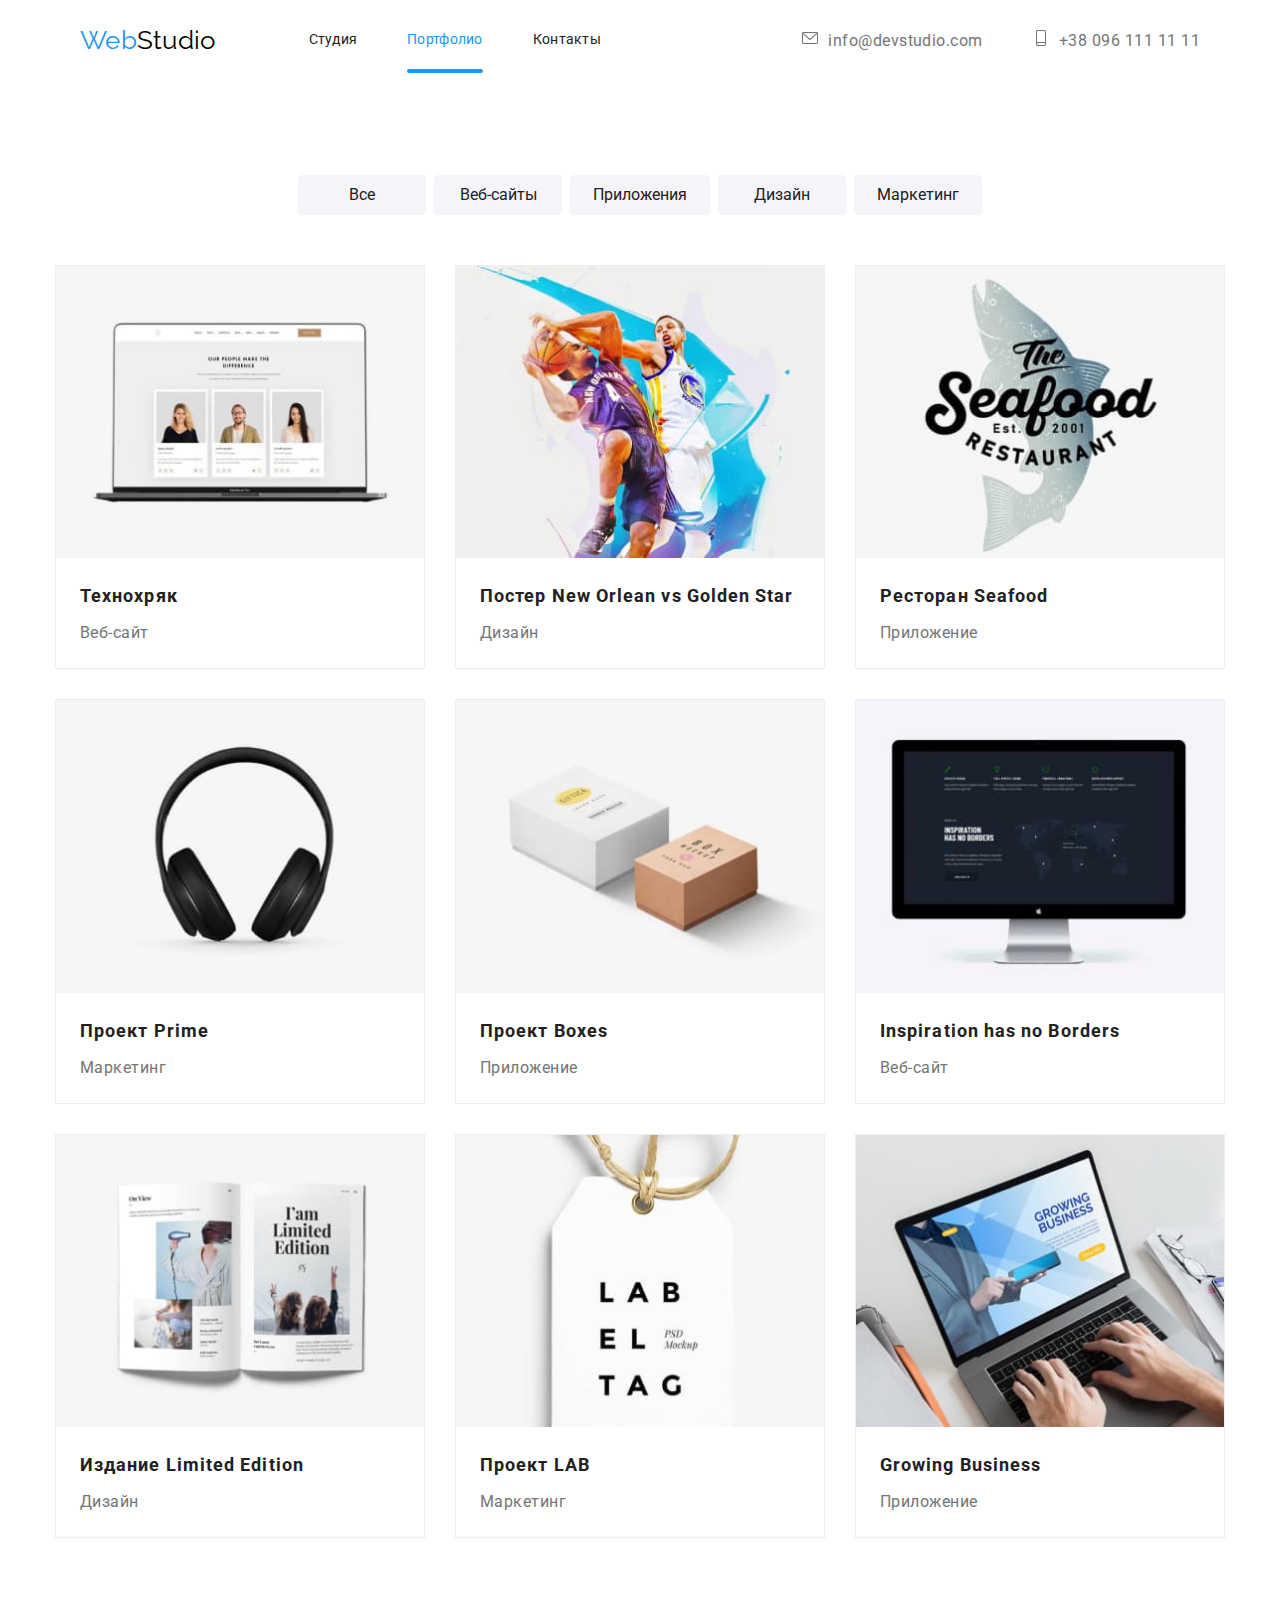
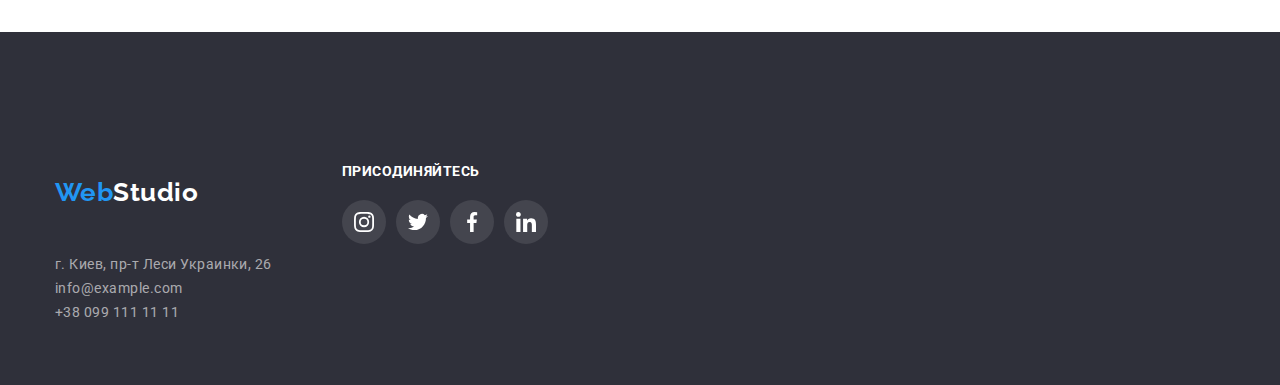
==== portfolio.html @ 49f1c1b0 "almost final" ====
<!DOCTYPE html>
<html lang="ru">
  <head>
    <meta charset="UTF-8" />
    <meta name="viewport" content="width=device-width, initial-scale=1.0" />
    <link
      href="https://fonts.googleapis.com/css2?family=Raleway:wght@700&family=Roboto:wght@500;700&display=swap"
      rel="stylesheet"
    />
    <link rel="stylesheet" href="./css/modernnormalize.css" />
    <link rel="stylesheet" href="./css/styles.css" />
    <title>Document</title>
  </head>
  <body>
    <header>
      <!-- главная навигация -->
      <div class="container padding-portfolio">
        <div class="flexbox-header">
          <nav class="nav">
            <a class="logo" href="./index.html"
              ><span class="web">Web</span>Studio</a
            >
            <ul class="list list-flexbox">
              <li class="item">
                <a class="link" href="./index.html">Студия</a>
              </li>
              <li class="item">
                <a class="link current" href="./portfolio.html">Портфолио</a>
              </li>
              <li class="item">
                <a class="link" href="#contacts">Контакты</a>
              </li>
            </ul>
          </nav>

          <address class="address">
            <a class="address-link" href="mailto:info@devstudio.com">
              <svg class="address-icon" width="16" height="16">
                <use
                  href="./images/icons/symbol-defs.svg#icon-envelope"
                ></use></svg
              >info@devstudio.com</a
            >
            <a class="address-link" href="tel:+380961111111"
              ><svg class="address-icon" width="16" height="16">
                <use
                  href="./images/icons/symbol-defs.svg#icon-smartphone"
                ></use></svg
              >+38 096 111 11 11</a
            >
          </address>
        </div>
      </div>
    </header>
    <main>
      <article>
        <!--фильтр -->
        <div class="container padding-portfolio">
          <ul class="list flexbox-buttonport">
            <li class="item-button">
              <button class="button-port" type="button">Все</button>
            </li>
            <li class="item-button">
              <button class="button-port" type="button">Веб-сайты</button>
            </li>
            <li class="item-button">
              <button class="button-port" type="button">Приложения</button>
            </li>
            <li class="item-button">
              <button class="button-port" type="button">Дизайн</button>
            </li>
            <li class="item-button">
              <button class="button-port" type="button">Маркетинг</button>
            </li>
          </ul>
          <section>
            <!-- список приложений  -->
            <ul class="list flexbox-app">
              <li class="item-app">
                <a href=""></a>
                  <div class="container-app">
                    <img
                      src="./images/img-porrtf-1.jpg"
                      alt="иконки"
                      width="370"
                      height="295"
                    />
                    <div class="overlay">
                      <p class="text-app-hover">
                      Технокряк это современная площадка распространения
                      коронавируса. Компании используют эту платформу для
                      цифрового шпионажа и атак на защищённые сервера
                      конкурентов.
                    </p></div>
                    
                  </div>
                  <div class="text-container">
                    <h2 class="title-app">Технохряк</h2>
                    <p class="text-app">Веб-сайт</p>
                  </div>
                </a>
              </li>
              <li class="item-app">
                <a href=""
                  ><img
                    src="./images/img-porrtf-2.jpg"
                    alt="баскетболисты"
                    width="370"
                    height="295"
                  />
                  <div class="text-container">
                    <h2 class="title-app">Постер New Orlean vs Golden Star</h2>
                    <p class="text-app">Дизайн</p>
                  </div>
                </a>
              </li>
              <li class="item-app">
                <a href=""
                  ><img
                    src="./images/img-porrtf-3.jpg"
                    alt="логотип"
                    width="370"
                    height="295"
                  />
                  <div class="text-container">
                    <h2 class="title-app">Ресторан Seafood</h2>
                    <p class="text-app">Приложение</p>
                  </div>
                </a>
              </li>
              <li class="item-app">
                <a href=""
                  ><img
                    src="./images/img-porrtf-4.jpg"
                    alt="наушники"
                    width="370"
                    height="295"
                  />
                  <div class="text-container">
                    <h2 class="title-app">Проект Prime</h2>
                    <p class="text-app">Маркетинг</p>
                  </div>
                </a>
              </li>
              <li class="item-app">
                <a href=""
                  ><img
                    src="./images/img-porrtf-5.jpg"
                    alt="коробки"
                    width="370"
                    height="295"
                  />
                  <div class="text-container">
                    <h2 class="title-app">Проект Boxes</h2>
                    <p class="text-app">Приложение</p>
                  </div>
                </a>
              </li>
              <li class="item-app">
                <a href=""
                  ><img
                    src="./images/img-porrtf-6.jpg"
                    alt="экран-компьютера"
                    width="370"
                    height="295"
                  />
                  <div class="text-container">
                    <h2 class="title-app">Inspiration has no Borders</h2>
                    <p class="text-app">Веб-сайт</p>
                  </div>
                </a>
              </li>
              <li class="item-app">
                <a href=""
                  ><img
                    src="./images/img-porrtf-7.jpg"
                    alt="книга"
                    width="370"
                    height="295"
                  />
                  <div class="text-container">
                    <h2 class="title-app">Издание Limited Edition</h2>
                    <p class="text-app">Дизайн</p>
                  </div>
                </a>
              </li>
              <li class="item-app">
                <a href=""
                  ><img
                    src="./images/img-porrtf-8.jpg"
                    alt="бирка"
                    width="370"
                    height="295"
                  />
                  <div class="text-container">
                    <h2 class="title-app">Проект LAB</h2>
                    <p class="text-app">Маркетинг</p>
                  </div>
                </a>
              </li>
              <li class="item-app">
                <a href=""
                  ><img
                    src="./images/img-porrtf-9.jpg"
                    alt="ноутбук"
                    width="370"
                    height="295"
                  />
                  <div class="text-container">
                    <h2 class="title-app">Growing Business</h2>
                    <p class="text-app">Приложение</p>
                  </div>
                </a>
              </li>
            </ul>
          </section>
        </div>
      </article>
    </main>
    <footer class="footer">
      <!-- футер -->
      <div class="container footer-flexbox">
        <div>
          <h2 class="logo title-footer"><span class="web">Web</span>Studio</h2>
          <address class="text-address" id="contacts">
            г. Киев, пр-т Леси Украинки, 26 <br />
            info@example.com <br />
            +38 099 111 11 11
          </address>
        </div>
        <div class="join">
          <h2 class="title-join">Присодиняйтесь</h2>
          <ul class="list flexbox-social">
            <li class="flexbox-social-item">
              <a
                class="social-link-join"
                aria-label="Инстаграм"
                href="https://www.instagram.com/?hl=ru"
                ><svg class="social-icon" width="20" height="20">
                  <use
                    href="./images/icons/symbol-defs.svg#icon-instagram"
                  ></use></svg
              ></a>
            </li>
            <li class="flexbox-social-item">
              <a
                class="social-link-join"
                aria-label="Твиттер"
                href="https://www.instagram.com/?hl=ru"
                ><svg class="social-icon" width="20" height="20">
                  <use
                    href="./images/icons/symbol-defs.svg#icon-twitter"
                  ></use></svg
              ></a>
            </li>
            <li class="flexbox-social-item">
              <a
                class="social-link-join"
                aria-label="Фейсбук"
                href="https://www.instagram.com/?hl=ru"
                ><svg class="social-icon" width="20" height="20">
                  <use
                    href="./images/icons/symbol-defs.svg#icon-facebook"
                  ></use></svg
              ></a>
            </li>
            <li class="flexbox-social-item">
              <a
                class="social-link-join"
                aria-label="Линкендин"
                href="https://www.instagram.com/?hl=ru"
                ><svg class="social-icon" width="20" height="20">
                  <use
                    href="./images/icons/symbol-defs.svg#icon-linkedin"
                  ></use></svg
              ></a>
            </li>
          </ul>
        </div>
      </div>
    </footer>
  </body>
</html>
---- css/modernnormalize.css ----
/*! modern-normalize v0.7.0 | MIT License | https://github.com/sindresorhus/modern-normalize */

/*
Document
========
*/

/**
Use a better box model (opinionated).
*/

*,
*::before,
*::after {
  box-sizing: border-box;
}

/**
Use a more readable tab size (opinionated).
*/

:root {
  -moz-tab-size: 4;
  tab-size: 4;
}

/**
1. Correct the line height in all browsers.
2. Prevent adjustments of font size after orientation changes in iOS.
*/

html {
  line-height: 1.15; /* 1 */
  -webkit-text-size-adjust: 100%; /* 2 */
}

/*
Sections
========
*/

/**
Remove the margin in all browsers.
*/

body {
  margin: 0;
}

/**
Improve consistency of default fonts in all browsers. (https://github.com/sindresorhus/modern-normalize/issues/3)
*/

body {
  font-family: system-ui, -apple-system,
    /* Firefox supports this but not yet `system-ui` */ "Segoe UI", Roboto,
    Helvetica, Arial, sans-serif, "Apple Color Emoji", "Segoe UI Emoji";
}

/*
Grouping content
================
*/

/**
Add the correct height in Firefox.
*/

hr {
  height: 0;
}

/*
Text-level semantics
====================
*/

/**
Add the correct text decoration in Chrome, Edge, and Safari.
*/

abbr[title] {
  text-decoration: underline dotted;
}

/**
Add the correct font weight in Edge and Safari.
*/

b,
strong {
  font-weight: bolder;
}

/**
1. Improve consistency of default fonts in all browsers. (https://github.com/sindresorhus/modern-normalize/issues/3)
2. Correct the odd 'em' font sizing in all browsers.
*/

code,
kbd,
samp,
pre {
  font-family: ui-monospace, SFMono-Regular, Consolas, "Liberation Mono", Menlo,
    monospace; /* 1 */
  font-size: 1em; /* 2 */
}

/**
Add the correct font size in all browsers.
*/

small {
  font-size: 80%;
}

/**
Prevent 'sub' and 'sup' elements from affecting the line height in all browsers.
*/

sub,
sup {
  font-size: 75%;
  line-height: 0;
  position: relative;
  vertical-align: baseline;
}

sub {
  bottom: -0.25em;
}

sup {
  top: -0.5em;
}

/*
Forms
=====
*/

/**
1. Change the font styles in all browsers.
2. Remove the margin in Firefox and Safari.
*/

button,
input,
optgroup,
select,
textarea {
  font-family: inherit; /* 1 */
  font-size: 100%; /* 1 */
  line-height: 1.15; /* 1 */
  margin: 0; /* 2 */
}

/**
Remove the inheritance of text transform in Edge and Firefox.
1. Remove the inheritance of text transform in Firefox.
*/

button,
select {
  /* 1 */
  text-transform: none;
}

/**
Correct the inability to style clickable types in iOS and Safari.
*/

button,
[type="button"],
[type="reset"],
[type="submit"] {
  -webkit-appearance: button;
}

/**
Remove the inner border and padding in Firefox.
*/

::-moz-focus-inner {
  border-style: none;
  padding: 0;
}

/**
Restore the focus styles unset by the previous rule.
*/

:-moz-focusring {
  outline: 1px dotted ButtonText;
}

/**
Remove the additional ':invalid' styles in Firefox.
See: https://github.com/mozilla/gecko-dev/blob/2f9eacd9d3d995c937b4251a5557d95d494c9be1/layout/style/res/forms.css#L728-L737
*/

:-moz-ui-invalid {
  box-shadow: none;
}

/**
Remove the padding so developers are not caught out when they zero out 'fieldset' elements in all browsers.
*/

legend {
  padding: 0;
}

/**
Add the correct vertical alignment in Chrome and Firefox.
*/

progress {
  vertical-align: baseline;
}

/**
Correct the cursor style of increment and decrement buttons in Safari.
*/

::-webkit-inner-spin-button,
::-webkit-outer-spin-button {
  height: auto;
}

/**
1. Correct the odd appearance in Chrome and Safari.
2. Correct the outline style in Safari.
*/

[type="search"] {
  -webkit-appearance: textfield; /* 1 */
  outline-offset: -2px; /* 2 */
}

/**
Remove the inner padding in Chrome and Safari on macOS.
*/

::-webkit-search-decoration {
  -webkit-appearance: none;
}

/**
1. Correct the inability to style clickable types in iOS and Safari.
2. Change font properties to 'inherit' in Safari.
*/

::-webkit-file-upload-button {
  -webkit-appearance: button; /* 1 */
  font: inherit; /* 2 */
}

/*
Interactive
===========
*/

/*
Add the correct display in Chrome and Safari.
*/

summary {
  display: list-item;
}
---- css/styles.css ----
:root {
  --primary-text-color: #757575;
  --title-text-color: #212121;
  --accent-color: #2196f3;
  --background-color: #ffffff;
  --background-hero-color: #2f303a;
  --our-team-back-color: #f5f4fa;
  --footer-back-color: #000000;
  --icon-color: #afb1b8;
}

body {
  font-family: Roboto, serif;
  letter-spacing: 0.03em;

  color: var(--primary-text-color);
}

/* утилиты */

h2,
h3 {
  color: var(--title-text-color);
}

.list {
  list-style: none;
  margin: 0;
  padding: 0;
}

a {
  text-decoration: none;
}

img {
  display: block;
  max-width: 100%;
  height: auto;
}

.flexbox {
  display: flex;
}

/* главная навигация */

.container {
  margin-left: auto;
  margin-right: auto;
  width: 1200px;
  padding-left: 15px;
  padding-right: 15px;
}

.flexbox-header {
  display: flex;
  /* padding: 25px; */
  padding-left: 25px;
  padding-right: 25px;
}

.flexbox-header > .address {
  margin-left: auto;
  padding-top: 25px;
  padding-bottom: 25px;
}

.nav {
  display: flex;

  font-size: 14px;
  line-height: 1.14;
  letter-spacing: 0.02em;
}

.nav > .logo {
  margin-right: 93px;
}

.logo {
  padding-top: 25px;
  padding-bottom: 25px;

  font-family: Raleway, sans-serif;
  font-size: 26px;
  line-height: 1.19;

  color: var(--footer-back-color);
}

.list-flexbox {
  display: flex;
  align-items: center;
}

.item {
  position: relative;

  padding-top: 25px;
  padding-bottom: 25px;
}

.list-flexbox > .item:not(:last-child) {
  margin-right: 50px;
}

.link {
  color: var(--title-text-color);
  transition: color 250ms cubic-bezier(0.4, 0, 0.2, 1);
}

.current::after {
  content: "";
  display: block;
  position: absolute;
  bottom: 0;
  left: 0;
  height: 4px;
  width: 100%;

  background-color: var(--accent-color);
  border-radius: 2px;
}

.link:hover,
.link:focus,
.current,
.web {
  color: var(--accent-color);
}

.address {
  display: flex;
  align-items: center;
  color: var(--primary-text-color);

  font-style: normal;
}

.address-link {
  color: var(--primary-text-color);
  transition: color 250ms cubic-bezier(0.4, 0, 0.2, 1);
}

.address-link:hover,
.address-link:focus {
  color: var(--accent-color);
}

.address-link:not(:last-child) {
  margin-right: 50px;
}

.address-icon {
  margin-right: 10px;
  fill: var(--primary-text-color);

  transition: fill 250ms cubic-bezier(0.4, 0, 0.2, 1);
}

.address-link:hover .address-icon,
.address-link:focus .address-icon {
  fill: var(--accent-color);
}

/* герой */

.hero {
  text-align: center;
  margin-right: auto;
  margin-left: auto;

  color: var(--background-color);
  background-color: var(--background-hero-color);
  background-image: linear-gradient(
      rgba(47, 48, 58, 0.4),
      rgba(47, 48, 58, 0.4)
    ),
    url(../images/hero-background.jpg);
  background-position: center;
  background-repeat: no-repeat;
  max-width: 1600px;
  background-size: cover;
}

.hero-section {
  padding-top: 200px;
  padding-bottom: 200px;
  margin-left: auto;
  margin-right: auto;
  max-width: 696px;
}

.hero-title {
  margin-top: 0;
  margin-bottom: 30px;

  font-weight: 900;
  font-size: 44px;
  line-height: 1.36;
  letter-spacing: 0.06em;
  text-transform: uppercase;
}

.button {
  display: inline-block;
  padding: 10px 32px;
  border-radius: 4px;
  border: 1px solid transparent;
  min-width: 200px;

  color: var(--background-color);
  background-color: var(--accent-color);

  text-align: center;
  cursor: pointer;
}

/* особенности компании */

.section {
  padding-top: 94px;
  padding-bottom: 94px;
}

.flexbox > .item-special:not(:last-child) {
  margin-right: 30px;
}

.flexbox > .item-special {
  width: calc((100% - 3 * 30px) / 4);
}

.visually-hidden {
  position: absolute;
  width: 1px;
  height: 1px;
  margin: -1px;
  border: 0;
  padding: 0;
  clip: rect(0 0 0 0);
  overflow: hidden;
}

.title-small-section {
  margin-top: 0px;
  margin-bottom: 10px;

  font-weight: 700;
  font-size: 14px;
  line-height: 1.14;
  text-transform: uppercase;
}

.title-small-section::before {
  display: block;
  content: "";
  max-width: 270px;
  height: 120px;
  margin-bottom: 30px;
  border-radius: 4px;
  background-color: var(--our-team-back-color);
  background-repeat: no-repeat;
  background-position: center;
}

.antenna::before {
  background-image: url(../images/antenna1.png);
}

.clock::before {
  background-image: url(../images/clock1.png);
}

.planning::before {
  background-image: url(../images/diagram1.png);
}

.astronaut::before {
  background-image: url(../images/astronaut1.png);
}

.special-section,
.text-address {
  font-size: 14px;
  line-height: 1.71;
}

.text {
  margin-top: 0px;
  margin-bottom: 0px;
}

/* чем занимается компания */

.section.no-padding {
  padding-bottom: 0px;
}

.title-section {
  margin-top: 0;
  margin-bottom: 50px;

  font-weight: 700;
  font-size: 36px;
  line-height: 1.17;
  text-align: center;
}

.item-company {
  position: relative;
}

.container-item-company {
  position: absolute;
  bottom: 0;
  display: block;
  width: 100%;

  padding: 27px 85px;

  background-color: rgba(47, 48, 58, 0.8);
}

.item-company-text {
  font-weight: 700;
  font-size: 14px;
  line-height: 1.14;
  text-align: center;
  text-transform: uppercase;
  white-space: nowrap;

  margin: 0px;

  color: var(--background-color);
}

.flexbox > .item-company:not(:last-child) {
  margin-right: 30px;
}

.flexbox > .item-company {
  width: calc((100% - 2 * 30px) / 3);
}

/* фото и ссылки на команду */

.team {
  background-color: var(--our-team-back-color);
}

.team .item-special {
  box-shadow: 0px 1px 3px rgba(0, 0, 0, 0.12), 0px 1px 1px rgba(0, 0, 0, 0.14),
    0px 2px 1px rgba(0, 0, 0, 0.2);
  border-radius: 0px 0px 4px 4px;
  background-color: var(--background-color);
}

.team-image {
  margin-bottom: 30px;
}

.title-team {
  margin-top: 0px;
  margin-bottom: 10px;

  font-weight: normal;
  font-size: 16px;
  line-height: 1.19;
  text-align: center;
}

.text-team {
  font-size: 16px;
  line-height: 1.19;
  margin-bottom: 16px;
  text-align: center;
}

.flexbox-social {
  display: flex;
  justify-content: center;
  margin-bottom: 30px;
  margin-right: auto;
  margin-left: auto;
  justify-content: center;
}

.flexbox-social-item:not(:last-child) {
  margin-right: 10px;
}

.social-link {
  display: inline-block;
  width: 44px;
  height: 44px;
  border-radius: 50%;

  transition: background-color 250ms cubic-bezier(0.4, 0, 0.2, 1);
}

.social-link:hover,
.social-link:focus {
  background-color: var(--accent-color);
}

.social-icon {
  margin: 12px;
  fill: var(--icon-color);

  transition: fill 250ms cubic-bezier(0.4, 0, 0.2, 1);
}

.social-link:hover .social-icon,
.social-link:focus .social-icon {
  fill: var(--background-color);
}

/* постоянные клиенты */

.clients {
  display: flex;
}

.clients > li:not(:last-child) {
  margin-right: 30px;
}

.clients-link {
  display: flex;
  height: 90px;
  width: 170px;
  justify-content: center;
  align-items: center;

  border: 1px solid var(--icon-color);
  border-radius: 4px;

  transition: border-color 250ms cubic-bezier(0.4, 0, 0.2, 1);
}

.clients-icon {
  fill: var(--icon-color);

  transition: fill 250ms cubic-bezier(0.4, 0, 0.2, 1);
}

.clients-link:hover,
.clients-link:focus {
  border-color: var(--accent-color);
}

.clients-link:hover .clients-icon,
.clients-link:focus .clients-icon {
  fill: var(--accent-color);
}

/* футер */

.footer {
  padding-top: 60px;
  padding-bottom: 60px;

  background-color: var(--background-hero-color);
}

.footer-flexbox {
  display: flex;
}

.title-footer {
  margin-top: 60px;
  margin-bottom: 20px;

  color: var(--background-color);
}

.footer .text-address {
  font-style: normal;
  color: rgba(255, 255, 255, 0.6);
}

.join {
  margin-left: 70px;
  padding-top: 72px;
}

.title-join {
  margin-top: 0px;
  margin-bottom: 20px;

  text-transform: uppercase;
  font-weight: bold;
  font-size: 14px;
  line-height: 1.14;

  color: var(--background-color);
}

.social-link-join {
  display: inline-block;
  width: 44px;
  height: 44px;
  border-radius: 50%;

  background-color: rgba(255, 255, 255, 0.1);

  transition: background-color 250ms cubic-bezier(0.4, 0, 0.2, 1);
}

.social-link-join:hover,
.social-link-join:focus {
  background-color: var(--accent-color);
}

.join .social-icon {
  fill: var(--background-color);
}

/* модальное окно */

.backdrop-container {
  position: relative;
}

.backdrop {
  position: absolute;
  top: 0;
  left: 0;
  width: 100%;
  height: 100%;

  opacity: 1;

  background-color: rgba(0, 0, 0, 0.2);
}

.backdrop.is-hidden {
  /* opacity: 0; */
  pointer-events: none;
}

.backdrop.is-hidden .modal {
  transform: translate(-50%, -50%);
}

.modal {
  position: absolute;
  top: 50%;
  left: 50%;
  transform: translate(-50%, -50%);

  min-height: 580px;
  min-width: 528px;

  background-color: var(--background-color);
}

/* портфолио */

.padding-portfolio {
  padding-bottom: 94px;
}
/* фильтр */

.flexbox-buttonport {
  display: flex;
  justify-content: center;
  padding-bottom: 50px;
}

.flexbox-buttonport > .item-button:not(:last-child) {
  margin-right: 8px;
}

.item-button {
  transition: box-shadow 250ms cubic-bezier(0.4, 0, 0.2, 1);
}

.item-button:hover,
.item-button:focus {
  box-shadow: 0px 4px 4px rgba(0, 0, 0, 0.25);
}

.button-port {
  display: inline-block;
  border: 1px solid transparent;
  border-radius: 4px;
  padding: 6px 22px;
  min-width: 128px;
  cursor: pointer;

  color: var(--title-text-color);
  background-color: var(--our-team-back-color);

  font-size: 16px;
  line-height: 1.63;
  text-align: center;

  transition: color 250ms cubic-bezier(0.4, 0, 0.2, 1),
    background-color 250ms cubic-bezier(0.4, 0, 0.2, 1);
}

.button-port:hover,
.button-port:focus {
  color: var(--background-color);
  background-color: var(--accent-color);
}

/* список приложений */

.flexbox-app {
  display: flex;
  flex-wrap: wrap;
}

.item-app {
  width: calc((100% - 2 * 30px) / 3);
  border: 1px solid #eeeeee;

  transition: box-shadow 250ms cubic-bezier(0.4, 0, 0.2, 1);
}

.container-app {
  position: relative;
  overflow: hidden;
}

.overlay {
  position: absolute;
  content: "";
  display: inline-block;
  top: 0;
  left: 0;

  width: 100%;
  height: 100%;

  background-color: var(--accent-color);
  transform: translateY(100%);
  transition: transform 250ms cubic-bezier(0.4, 0, 0.2, 1);
}

.text-app-hover {
  position: absolute;
  top: 50%;
  left: 50%;
  transform: translate(-50%, -50%);
  transition: transform 250ms cubic-bezier(0.4, 0, 0.2, 1);

  font-size: 18px;
  line-height: 1.56;
  margin: 0;
  width: 322px;
  color: var(--background-color);
}

.item-app:hover .overlay {
  transform: translateY(0);
}

.item-app:hover .text-app-hover {
  transform: translate(-50%, -50%);
}

.item-app:not(:nth-of-type(3n)) {
  margin-right: 30px;
}

.item-app:hover,
.item-app:focus {
  box-shadow: 0px 4px 4px rgba(0, 0, 0, 0.25);
}

.flexbox-app > .item-app:nth-of-type(-n + 6) {
  margin-bottom: 30px;
}

.text-container {
  padding: 20px 24px;
}

.title-app {
  margin-top: 0px;
  margin-bottom: 4px;

  font-weight: 700;
  font-size: 18px;
  line-height: 2;
  letter-spacing: 0.06em;

  color: var(--title-text-color);
}

.text-app {
  margin-top: 0px;
  margin-bottom: 0px;

  font-size: 16px;
  line-height: 1.88;

  color: var(--primary-text-color);
}
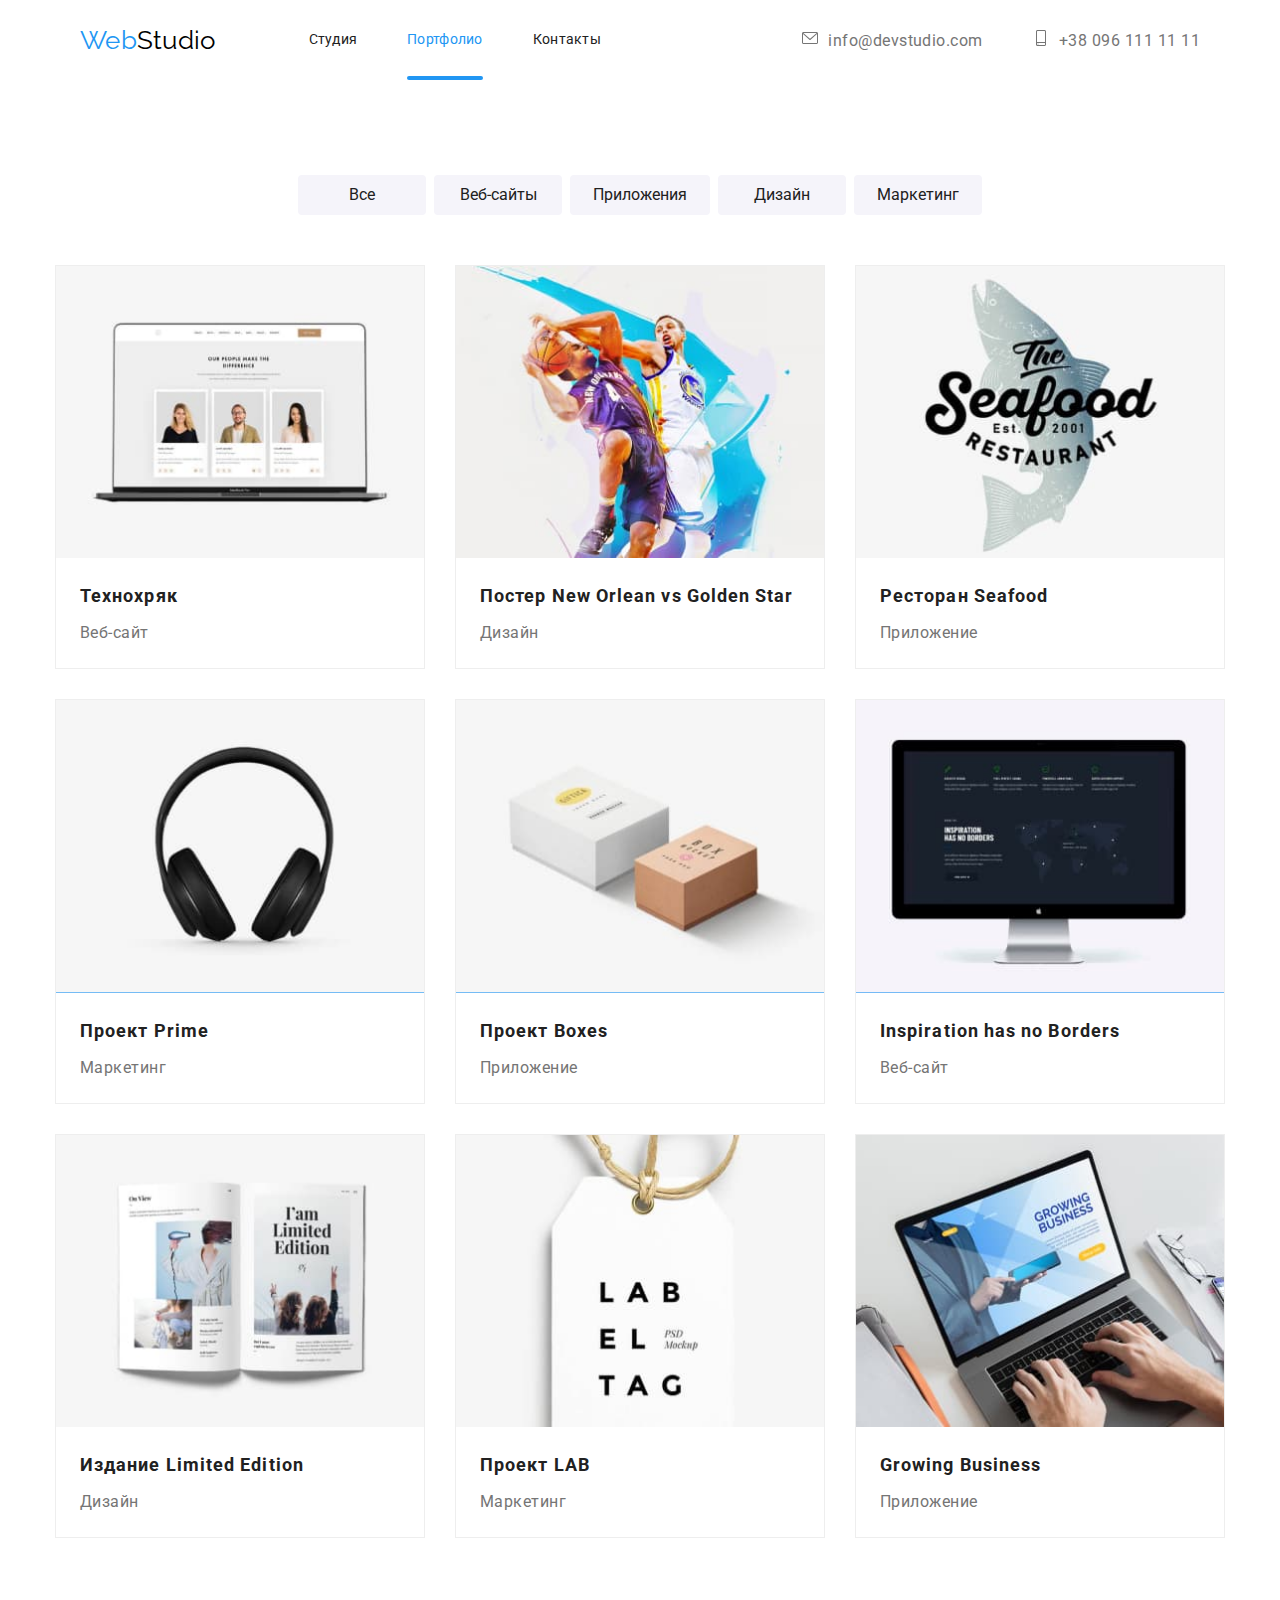
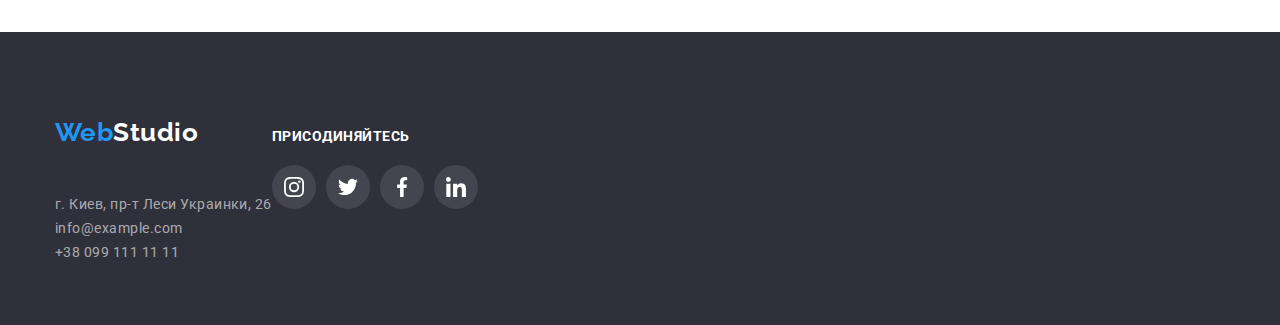
==== commit 10a27f07: "correct" ====
--- a/portfolio.html
+++ b/portfolio.html
@@ -77,7 +77,7 @@
             <!-- список приложений  -->
             <ul class="list flexbox-app">
               <li class="item-app">
-                <a href=""></a>
+                <a href="">
                   <div class="container-app">
                     <img
                       src="./images/img-porrtf-1.jpg"
@@ -87,12 +87,12 @@
                     />
                     <div class="overlay">
                       <p class="text-app-hover">
-                      Технокряк это современная площадка распространения
-                      коронавируса. Компании используют эту платформу для
-                      цифрового шпионажа и атак на защищённые сервера
-                      конкурентов.
-                    </p></div>
-                    
+                        Технокряк это современная площадка распространения
+                        коронавируса. Компании используют эту платформу для
+                        цифрового шпионажа и атак на защищённые сервера
+                        конкурентов.
+                      </p>
+                    </div>
                   </div>
                   <div class="text-container">
                     <h2 class="title-app">Технохряк</h2>
@@ -101,13 +101,23 @@
                 </a>
               </li>
               <li class="item-app">
-                <a href=""
-                  ><img
-                    src="./images/img-porrtf-2.jpg"
-                    alt="баскетболисты"
-                    width="370"
-                    height="295"
-                  />
+                <a href="">
+                  <div class="container-app">
+                    <img
+                      src="./images/img-porrtf-2.jpg"
+                      alt="баскетболисты"
+                      width="370"
+                      height="295"
+                    />
+                    <div class="overlay">
+                      <p class="text-app-hover">
+                        Технокряк это современная площадка распространения
+                        коронавируса. Компании используют эту платформу для
+                        цифрового шпионажа и атак на защищённые сервера
+                        конкурентов.
+                      </p>
+                    </div>
+                  </div>
                   <div class="text-container">
                     <h2 class="title-app">Постер New Orlean vs Golden Star</h2>
                     <p class="text-app">Дизайн</p>
@@ -115,13 +125,23 @@
                 </a>
               </li>
               <li class="item-app">
-                <a href=""
-                  ><img
-                    src="./images/img-porrtf-3.jpg"
-                    alt="логотип"
-                    width="370"
-                    height="295"
-                  />
+                <a href="">
+                  <div class="container-app">
+                    <img
+                      src="./images/img-porrtf-3.jpg"
+                      alt="логотип"
+                      width="370"
+                      height="295"
+                    />
+                    <div class="overlay">
+                      <p class="text-app-hover">
+                        Технокряк это современная площадка распространения
+                        коронавируса. Компании используют эту платформу для
+                        цифрового шпионажа и атак на защищённые сервера
+                        конкурентов.
+                      </p>
+                    </div>
+                  </div>
                   <div class="text-container">
                     <h2 class="title-app">Ресторан Seafood</h2>
                     <p class="text-app">Приложение</p>
@@ -129,13 +149,23 @@
                 </a>
               </li>
               <li class="item-app">
-                <a href=""
-                  ><img
-                    src="./images/img-porrtf-4.jpg"
-                    alt="наушники"
-                    width="370"
-                    height="295"
-                  />
+                <a href="">
+                  <div class="container-app">
+                    <img
+                      src="./images/img-porrtf-4.jpg"
+                      alt="наушники"
+                      width="370"
+                      height="295"
+                    />
+                    <div class="overlay">
+                      <p class="text-app-hover">
+                        Технокряк это современная площадка распространения
+                        коронавируса. Компании используют эту платформу для
+                        цифрового шпионажа и атак на защищённые сервера
+                        конкурентов.
+                      </p>
+                    </div>
+                  </div>
                   <div class="text-container">
                     <h2 class="title-app">Проект Prime</h2>
                     <p class="text-app">Маркетинг</p>
@@ -143,13 +173,23 @@
                 </a>
               </li>
               <li class="item-app">
-                <a href=""
-                  ><img
-                    src="./images/img-porrtf-5.jpg"
-                    alt="коробки"
-                    width="370"
-                    height="295"
-                  />
+                <a href="">
+                  <div class="container-app">
+                    <img
+                      src="./images/img-porrtf-5.jpg"
+                      alt="коробки"
+                      width="370"
+                      height="295"
+                    />
+                    <div class="overlay">
+                      <p class="text-app-hover">
+                        Технокряк это современная площадка распространения
+                        коронавируса. Компании используют эту платформу для
+                        цифрового шпионажа и атак на защищённые сервера
+                        конкурентов.
+                      </p>
+                    </div>
+                  </div>
                   <div class="text-container">
                     <h2 class="title-app">Проект Boxes</h2>
                     <p class="text-app">Приложение</p>
@@ -157,13 +197,23 @@
                 </a>
               </li>
               <li class="item-app">
-                <a href=""
-                  ><img
-                    src="./images/img-porrtf-6.jpg"
-                    alt="экран-компьютера"
-                    width="370"
-                    height="295"
-                  />
+                <a href="">
+                  <div class="container-app">
+                    <img
+                      src="./images/img-porrtf-6.jpg"
+                      alt="экран-компьютера"
+                      width="370"
+                      height="295"
+                    />
+                    <div class="overlay">
+                      <p class="text-app-hover">
+                        Технокряк это современная площадка распространения
+                        коронавируса. Компании используют эту платформу для
+                        цифрового шпионажа и атак на защищённые сервера
+                        конкурентов.
+                      </p>
+                    </div>
+                  </div>
                   <div class="text-container">
                     <h2 class="title-app">Inspiration has no Borders</h2>
                     <p class="text-app">Веб-сайт</p>
@@ -171,13 +221,23 @@
                 </a>
               </li>
               <li class="item-app">
-                <a href=""
-                  ><img
-                    src="./images/img-porrtf-7.jpg"
-                    alt="книга"
-                    width="370"
-                    height="295"
-                  />
+                <a href="">
+                  <div class="container-app">
+                    <img
+                      src="./images/img-porrtf-7.jpg"
+                      alt="книга"
+                      width="370"
+                      height="295"
+                    />
+                    <div class="overlay">
+                      <p class="text-app-hover">
+                        Технокряк это современная площадка распространения
+                        коронавируса. Компании используют эту платформу для
+                        цифрового шпионажа и атак на защищённые сервера
+                        конкурентов.
+                      </p>
+                    </div>
+                  </div>
                   <div class="text-container">
                     <h2 class="title-app">Издание Limited Edition</h2>
                     <p class="text-app">Дизайн</p>
@@ -185,13 +245,23 @@
                 </a>
               </li>
               <li class="item-app">
-                <a href=""
-                  ><img
-                    src="./images/img-porrtf-8.jpg"
-                    alt="бирка"
-                    width="370"
-                    height="295"
-                  />
+                <a href="">
+                  <div class="container-app">
+                    <img
+                      src="./images/img-porrtf-8.jpg"
+                      alt="бирка"
+                      width="370"
+                      height="295"
+                    />
+                    <div class="overlay">
+                      <p class="text-app-hover">
+                        Технокряк это современная площадка распространения
+                        коронавируса. Компании используют эту платформу для
+                        цифрового шпионажа и атак на защищённые сервера
+                        конкурентов.
+                      </p>
+                    </div>
+                  </div>
                   <div class="text-container">
                     <h2 class="title-app">Проект LAB</h2>
                     <p class="text-app">Маркетинг</p>
@@ -199,13 +269,23 @@
                 </a>
               </li>
               <li class="item-app">
-                <a href=""
-                  ><img
-                    src="./images/img-porrtf-9.jpg"
-                    alt="ноутбук"
-                    width="370"
-                    height="295"
-                  />
+                <a href="">
+                  <div class="container-app">
+                    <img
+                      src="./images/img-porrtf-9.jpg"
+                      alt="ноутбук"
+                      width="370"
+                      height="295"
+                    />
+                    <div class="overlay">
+                      <p class="text-app-hover">
+                        Технокряк это современная площадка распространения
+                        коронавируса. Компании используют эту платформу для
+                        цифрового шпионажа и атак на защищённые сервера
+                        конкурентов.
+                      </p>
+                    </div>
+                  </div>
                   <div class="text-container">
                     <h2 class="title-app">Growing Business</h2>
                     <p class="text-app">Приложение</p>
--- a/css/styles.css
+++ b/css/styles.css
@@ -7,6 +7,7 @@
   --our-team-back-color: #f5f4fa;
   --footer-back-color: #000000;
   --icon-color: #afb1b8;
+  --animation: 250ms cubic-bezier(0.4, 0, 0.2, 1);
 }
 
 body {
@@ -55,7 +56,7 @@
 
 .flexbox-header {
   display: flex;
-  /* padding: 25px; */
+  align-items: center;
   padding-left: 25px;
   padding-right: 25px;
 }
@@ -97,8 +98,8 @@
 .item {
   position: relative;
 
-  padding-top: 25px;
-  padding-bottom: 25px;
+  padding-top: 32px;
+  padding-bottom: 32px;
 }
 
 .list-flexbox > .item:not(:last-child) {
@@ -107,7 +108,7 @@
 
 .link {
   color: var(--title-text-color);
-  transition: color 250ms cubic-bezier(0.4, 0, 0.2, 1);
+  transition: color var(--animation);
 }
 
 .current::after {
@@ -134,13 +135,15 @@
   display: flex;
   align-items: center;
   color: var(--primary-text-color);
+  padding-top: 32px;
+  padding-bottom: 32px;
 
   font-style: normal;
 }
 
 .address-link {
   color: var(--primary-text-color);
-  transition: color 250ms cubic-bezier(0.4, 0, 0.2, 1);
+  transition: color var(--animation);
 }
 
 .address-link:hover,
@@ -156,7 +159,7 @@
   margin-right: 10px;
   fill: var(--primary-text-color);
 
-  transition: fill 250ms cubic-bezier(0.4, 0, 0.2, 1);
+  transition: fill var(--animation);
 }
 
 .address-link:hover .address-icon,
@@ -180,7 +183,6 @@
     url(../images/hero-background.jpg);
   background-position: center;
   background-repeat: no-repeat;
-  max-width: 1600px;
   background-size: cover;
 }
 
@@ -367,13 +369,13 @@
 
   font-weight: normal;
   font-size: 16px;
-  line-height: 1.19;
+  line-height: 1.1;
   text-align: center;
 }
 
 .text-team {
   font-size: 16px;
-  line-height: 1.19;
+  line-height: 1.1;
   margin-bottom: 16px;
   text-align: center;
 }
@@ -393,11 +395,11 @@
 
 .social-link {
   display: inline-block;
-  width: 44px;
-  height: 44px;
+  /* width: 44px;
+  height: 44px; */
   border-radius: 50%;
 
-  transition: background-color 250ms cubic-bezier(0.4, 0, 0.2, 1);
+  transition: background-color var(--animation);
 }
 
 .social-link:hover,
@@ -409,7 +411,7 @@
   margin: 12px;
   fill: var(--icon-color);
 
-  transition: fill 250ms cubic-bezier(0.4, 0, 0.2, 1);
+  transition: fill var(--animation);
 }
 
 .social-link:hover .social-icon,
@@ -437,13 +439,13 @@
   border: 1px solid var(--icon-color);
   border-radius: 4px;
 
-  transition: border-color 250ms cubic-bezier(0.4, 0, 0.2, 1);
+  transition: border-color var(--animation);
 }
 
 .clients-icon {
   fill: var(--icon-color);
 
-  transition: fill 250ms cubic-bezier(0.4, 0, 0.2, 1);
+  transition: fill var(--animation);
 }
 
 .clients-link:hover,
@@ -467,11 +469,21 @@
 
 .footer-flexbox {
   display: flex;
+  align-items: baseline;
+}
+
+.footer-address {
+  width: 230px;
+  margin-right: 70px;
 }
 
 .title-footer {
-  margin-top: 60px;
+  margin-top: 0;
   margin-bottom: 20px;
+
+  font-family: Raleway, sans-serif;
+  font-size: 26px;
+  line-height: 1.19;
 
   color: var(--background-color);
 }
@@ -481,7 +493,21 @@
   color: rgba(255, 255, 255, 0.6);
 }
 
+.text-address.address-link:not(:last-child) {
+  margin-bottom: 10px;
+}
+
+/*  присойднейтесь */
+
 .join {
+  margin-right: 93px;
+}
+
+.text-address-white {
+  color: var(--background-color);
+}
+
+.text .join {
   margin-left: 70px;
   padding-top: 72px;
 }
@@ -506,7 +532,7 @@
 
   background-color: rgba(255, 255, 255, 0.1);
 
-  transition: background-color 250ms cubic-bezier(0.4, 0, 0.2, 1);
+  transition: background-color var(--animation);
 }
 
 .social-link-join:hover,
@@ -520,36 +546,36 @@
 
 /* модальное окно */
 
-.backdrop-container {
-  position: relative;
-}
-
 .backdrop {
-  position: absolute;
+  position: fixed;
   top: 0;
   left: 0;
+  right: 0;
+  bottom: 0;
   width: 100%;
   height: 100%;
 
+  background-color: rgba(0, 0, 0, 0.2);
+
   opacity: 1;
-
-  background-color: rgba(0, 0, 0, 0.2);
+  transition: opacity var(--animation);
 }
 
 .backdrop.is-hidden {
-  /* opacity: 0; */
+  opacity: 0;
   pointer-events: none;
 }
 
 .backdrop.is-hidden .modal {
-  transform: translate(-50%, -50%);
+  transform: translate(-50%, -50%) scale(0.7);
 }
 
 .modal {
   position: absolute;
   top: 50%;
   left: 50%;
-  transform: translate(-50%, -50%);
+  transform: translate(-50%, -50%) scale(1);
+  transition: transform var(--animation);
 
   min-height: 580px;
   min-width: 528px;
@@ -557,6 +583,17 @@
   background-color: var(--background-color);
 }
 
+.modal-close-button {
+  position: absolute;
+  right: 8px;
+  top: 8px;
+
+  width: 30px;
+  height: 30px;
+
+  cursor: pointer;
+}
+
 /* портфолио */
 
 .padding-portfolio {
@@ -575,7 +612,7 @@
 }
 
 .item-button {
-  transition: box-shadow 250ms cubic-bezier(0.4, 0, 0.2, 1);
+  transition: box-shadow var(--animation);
 }
 
 .item-button:hover,
@@ -598,8 +635,7 @@
   line-height: 1.63;
   text-align: center;
 
-  transition: color 250ms cubic-bezier(0.4, 0, 0.2, 1),
-    background-color 250ms cubic-bezier(0.4, 0, 0.2, 1);
+  transition: color var(--animation), background-color var(--animation);
 }
 
 .button-port:hover,
@@ -619,7 +655,7 @@
   width: calc((100% - 2 * 30px) / 3);
   border: 1px solid #eeeeee;
 
-  transition: box-shadow 250ms cubic-bezier(0.4, 0, 0.2, 1);
+  transition: box-shadow var(--animation);
 }
 
 .container-app {
@@ -639,7 +675,7 @@
 
   background-color: var(--accent-color);
   transform: translateY(100%);
-  transition: transform 250ms cubic-bezier(0.4, 0, 0.2, 1);
+  transition: transform var(--animation);
 }
 
 .text-app-hover {
@@ -647,7 +683,7 @@
   top: 50%;
   left: 50%;
   transform: translate(-50%, -50%);
-  transition: transform 250ms cubic-bezier(0.4, 0, 0.2, 1);
+  transition: transform var(--animation);
 
   font-size: 18px;
   line-height: 1.56;
